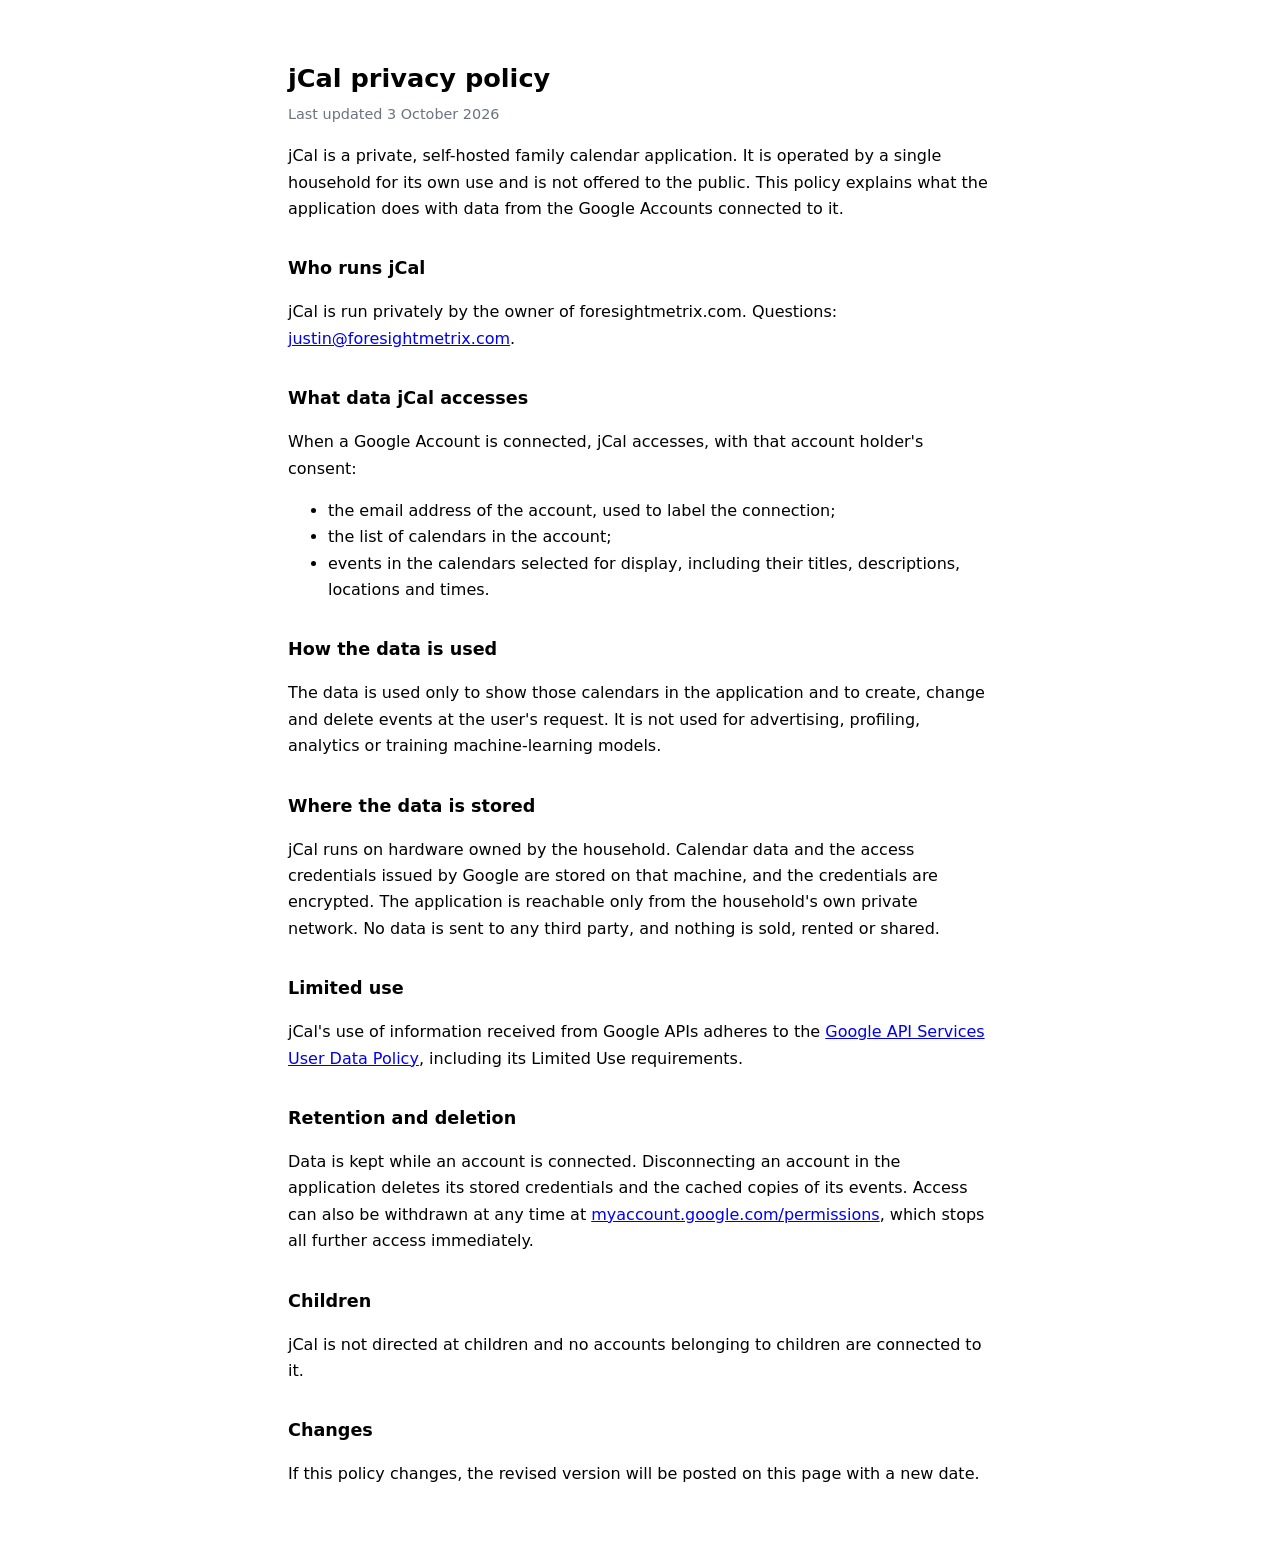
==== privacy.html @ 5b2ef007 "Privacy policy and terms for jCal" ====
<!doctype html>
<html lang="en"><head><meta charset="utf-8"><meta name="viewport" content="width=device-width,initial-scale=1">
<title>jCal — Privacy policy</title><link rel="stylesheet" href="style.css"></head>
<body>
<h1>jCal privacy policy</h1>
<p class="updated">Last updated 3 October 2026</p>

<p>jCal is a private, self-hosted family calendar application. It is operated by a single household for its own use and is not offered to the public. This policy explains what the application does with data from the Google Accounts connected to it.</p>

<h2>Who runs jCal</h2>
<p>jCal is run privately by the owner of foresightmetrix.com. Questions: <a href="mailto:justin@foresightmetrix.com">justin@foresightmetrix.com</a>.</p>

<h2>What data jCal accesses</h2>
<p>When a Google Account is connected, jCal accesses, with that account holder's consent:</p>
<ul>
  <li>the email address of the account, used to label the connection;</li>
  <li>the list of calendars in the account;</li>
  <li>events in the calendars selected for display, including their titles, descriptions, locations and times.</li>
</ul>

<h2>How the data is used</h2>
<p>The data is used only to show those calendars in the application and to create, change and delete events at the user's request. It is not used for advertising, profiling, analytics or training machine-learning models.</p>

<h2>Where the data is stored</h2>
<p>jCal runs on hardware owned by the household. Calendar data and the access credentials issued by Google are stored on that machine, and the credentials are encrypted. The application is reachable only from the household's own private network. No data is sent to any third party, and nothing is sold, rented or shared.</p>

<h2>Limited use</h2>
<p>jCal's use of information received from Google APIs adheres to the <a href="https://developers.google.com/terms/api-services-user-data-policy">Google API Services User Data Policy</a>, including its Limited Use requirements.</p>

<h2>Retention and deletion</h2>
<p>Data is kept while an account is connected. Disconnecting an account in the application deletes its stored credentials and the cached copies of its events. Access can also be withdrawn at any time at <a href="https://myaccount.google.com/permissions">myaccount.google.com/permissions</a>, which stops all further access immediately.</p>

<h2>Children</h2>
<p>jCal is not directed at children and no accounts belonging to children are connected to it.</p>

<h2>Changes</h2>
<p>If this policy changes, the revised version will be posted on this page with a new date.</p>
</body></html>
---- style.css ----
:root { color-scheme: light dark; }
body { max-width: 44rem; margin: 0 auto; padding: 2.5rem 1rem 4rem; font: 16px/1.65 system-ui, -apple-system, "Segoe UI", sans-serif; }
h1 { font-size: 1.6rem; margin-bottom: .25rem; }
h2 { font-size: 1.1rem; margin-top: 2rem; }
.updated { color: #6b7280; font-size: .9rem; margin-top: 0; }
nav a { margin-right: 1rem; }
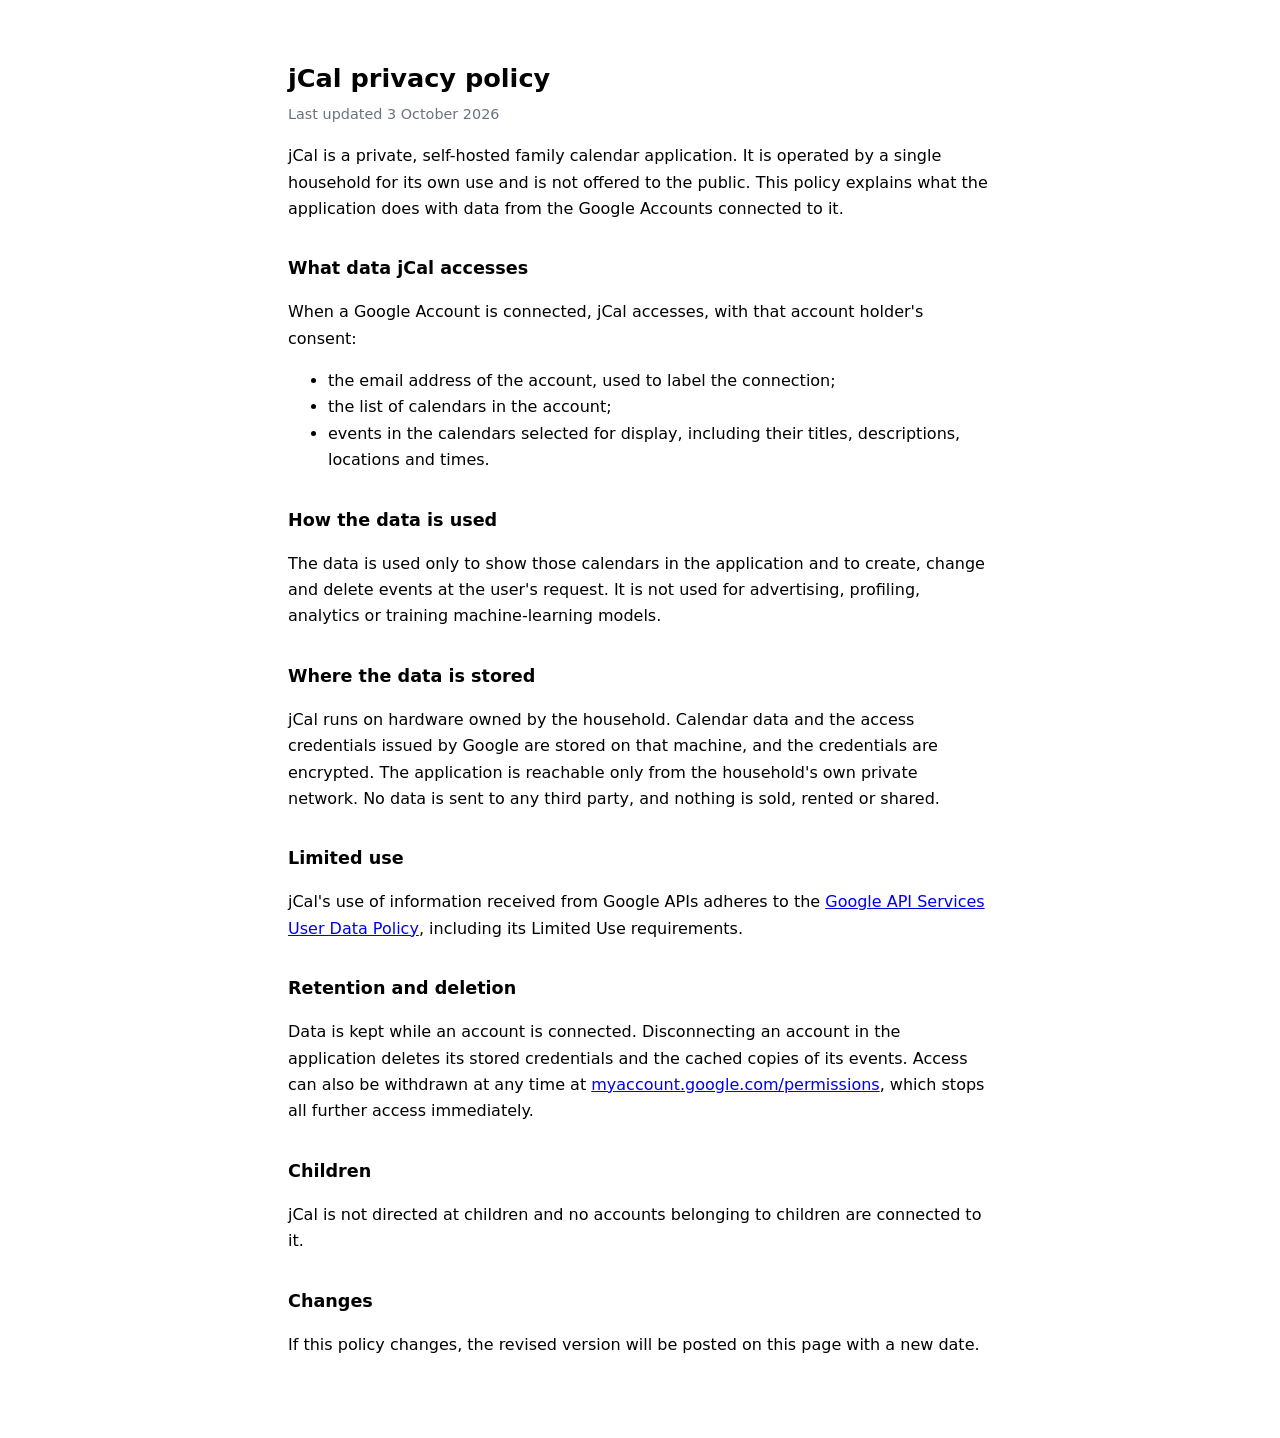
==== commit 34ddd874: "Drop the contact address from the privacy page" ====
--- a/privacy.html
+++ b/privacy.html
@@ -6,9 +6,6 @@
 <p class="updated">Last updated 3 October 2026</p>
 
 <p>jCal is a private, self-hosted family calendar application. It is operated by a single household for its own use and is not offered to the public. This policy explains what the application does with data from the Google Accounts connected to it.</p>
-
-<h2>Who runs jCal</h2>
-<p>jCal is run privately by the owner of foresightmetrix.com. Questions: <a href="mailto:justin@foresightmetrix.com">justin@foresightmetrix.com</a>.</p>
 
 <h2>What data jCal accesses</h2>
 <p>When a Google Account is connected, jCal accesses, with that account holder's consent:</p>
